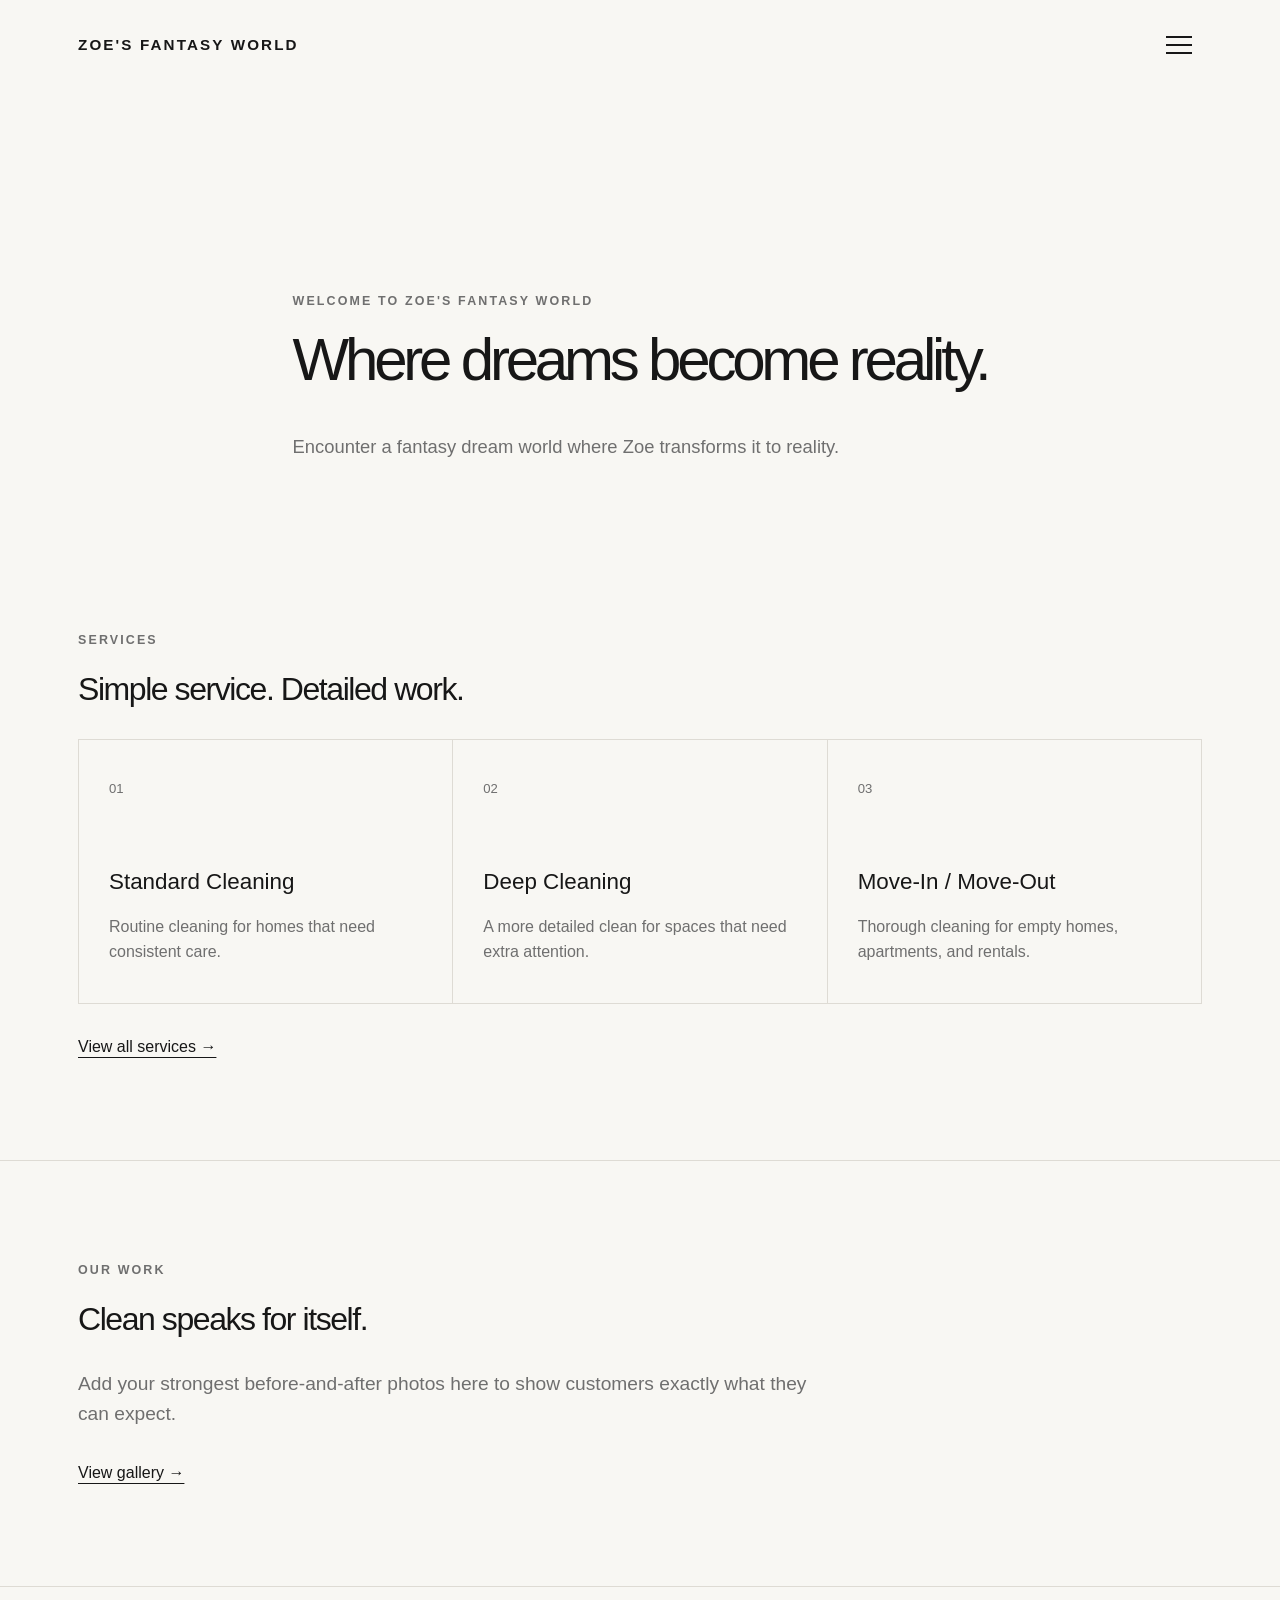
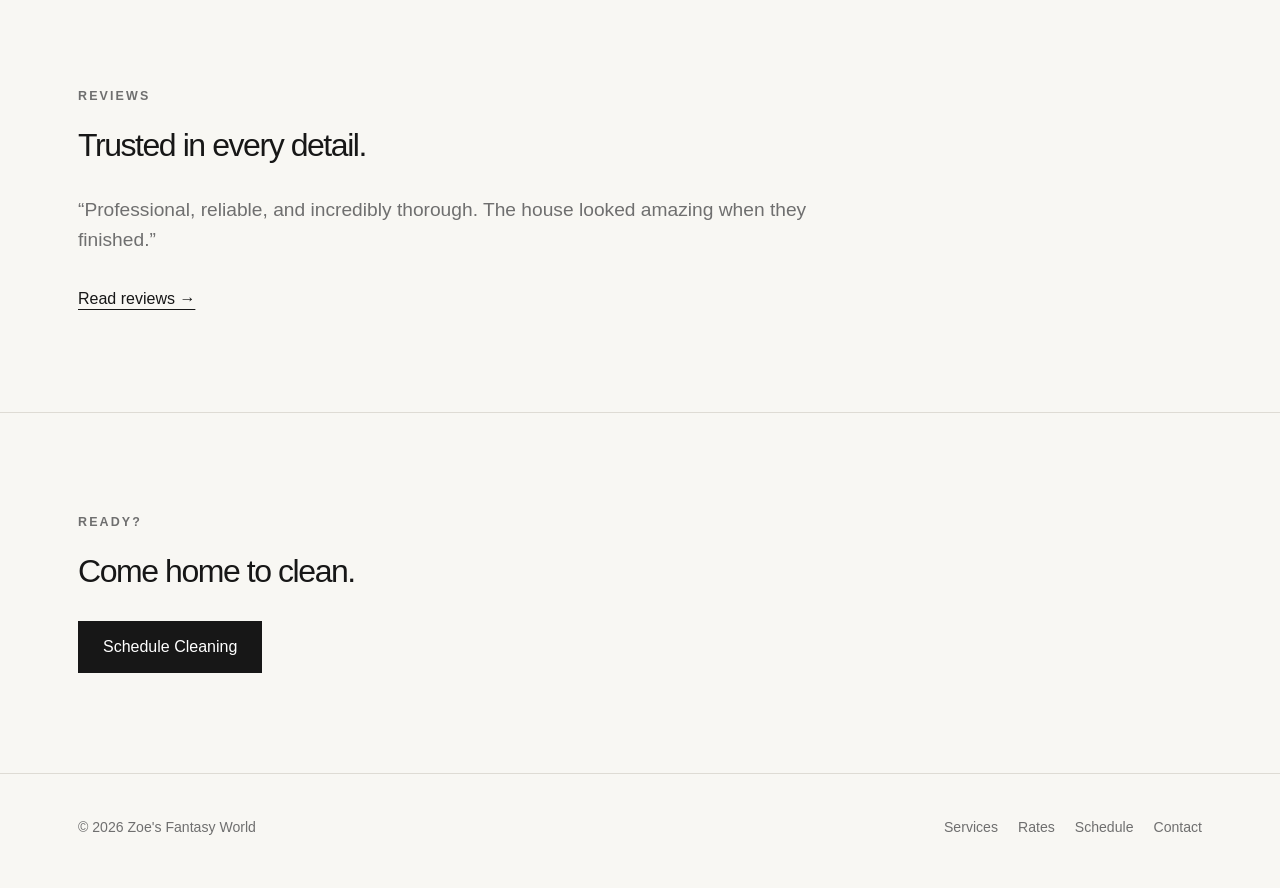
==== index.html @ 5f676269 "Add files via upload" ====
<!DOCTYPE html>
<html lang="en">
<head>
  <meta charset="UTF-8">
  <meta name="viewport" content="width=device-width, initial-scale=1.0">
  <meta name="description" content="Professional home cleaning services.">
  <title>Home | Zoe's World</title>
  <link rel="stylesheet" href="css/style.css">
</head>
<body>

<header class="site-header">
  <div class="header-inner">
    <a class="brand" href="index.html">Zoe's Fantasy World</a>

    <button class="menu-toggle" type="button" aria-label="Open menu" aria-expanded="false">
      <span class="menu-icon"></span>
    </button>
  </div>
</header>

<div class="menu-overlay" aria-hidden="true">
  <div class="menu-inner">
    <nav class="menu-nav" aria-label="Main navigation">
      <a href="index.html">Home</a>
      <a href="about.html">About</a>
      <a href="services.html">Services</a>
      <a href="rates.html">Rates</a>
      <a href="gallery.html">Gallery</a>
      <a href="reviews.html">Reviews</a>
      <a href="schedule.html">Schedule</a>
      <a href="contact.html">Contact</a>
    </nav>

    <div class="menu-contact">
      <span>(240) 555-0123</span>
      <span>hello@yourcleaningco.com</span>
      <span>Montgomery County, Maryland</span>
    </div>
  </div>
</div>


<main>
  <section class="home-hero">
    <div class="container">
      <p class="eyebrow">Welcome to Zoe's Fantasy World</p>
      <h1>Where dreams become reality.</h1>

      <div class="home-hero-bottom">
        <p>
          Encounter a fantasy dream world where Zoe transforms it to reality.
        </p>
<!--        <a class="primary-link" href="schedule.html">Schedule Cleaning</a> -->
      </div>
    </div>
  </section>

  <section class="section">
    <div class="container">
      <p class="eyebrow">Services</p>
      <h2 class="section-title">Simple service. Detailed work.</h2>

      <div class="clean-grid">
        <article class="clean-card">
          <span class="number">01</span>
          <h3>Standard Cleaning</h3>
          <p>Routine cleaning for homes that need consistent care.</p>
        </article>

        <article class="clean-card">
          <span class="number">02</span>
          <h3>Deep Cleaning</h3>
          <p>A more detailed clean for spaces that need extra attention.</p>
        </article>

        <article class="clean-card">
          <span class="number">03</span>
          <h3>Move-In / Move-Out</h3>
          <p>Thorough cleaning for empty homes, apartments, and rentals.</p>
        </article>
      </div>

      <a class="text-link" href="services.html">View all services →</a>
    </div>
  </section>

  <section class="section">
    <div class="container">
      <p class="eyebrow">Our Work</p>
      <h2 class="section-title">Clean speaks for itself.</h2>
      <p class="lead">
        Add your strongest before-and-after photos here to show customers
        exactly what they can expect.
      </p>
      <a class="text-link" href="gallery.html">View gallery →</a>
    </div>
  </section>

  <section class="section">
    <div class="container">
      <p class="eyebrow">Reviews</p>
      <h2 class="section-title">Trusted in every detail.</h2>
      <p class="lead">
        “Professional, reliable, and incredibly thorough. The house looked
        amazing when they finished.”
      </p>
      <a class="text-link" href="reviews.html">Read reviews →</a>
    </div>
  </section>

  <section class="section">
    <div class="container">
      <p class="eyebrow">Ready?</p>
      <h2 class="section-title">Come home to clean.</h2>
      <a class="primary-link" href="schedule.html">Schedule Cleaning</a>
    </div>
  </section>
</main>


<footer class="site-footer">
  <div class="container footer-inner">
    <div>© 2026 Zoe's Fantasy World</div>
    <div class="footer-links">
      <a href="services.html">Services</a>
      <a href="rates.html">Rates</a>
      <a href="schedule.html">Schedule</a>
      <a href="contact.html">Contact</a>
    </div>
  </div>
</footer>

<script src="js/script.js"></script>
</body>
</html>
---- css/style.css ----
:root {
  --bg: #f8f7f3;
  --surface: #ffffff;
  --text: #171717;
  --muted: #6f6f6f;
  --line: #dedbd4;
  --accent: #8aa39b;
  --max-width: 1180px;
}

* {
  box-sizing: border-box;
  margin: 0;
  padding: 0;
}

html {
  scroll-behavior: smooth;
}

body {
  font-family: Arial, Helvetica, sans-serif;
  background: var(--bg);
  color: var(--text);
  line-height: 1.6;
}

body.menu-open {
  overflow: hidden;
}

a {
  color: inherit;
}

img {
  max-width: 100%;
  display: block;
}

button,
input,
textarea,
select {
  font: inherit;
}

/* Header */

.site-header {
  position: sticky;
  top: 0;
  z-index: 50;
  background: rgba(248, 247, 243, 0.94);
  backdrop-filter: blur(10px);
  border-bottom: 1px solid transparent;
}

.header-inner {
  max-width: var(--max-width);
  margin: 0 auto;
  padding: 22px 28px;
  display: flex;
  align-items: center;
  justify-content: space-between;
}

.brand {
  text-decoration: none;
  font-size: 0.95rem;
  font-weight: 700;
  letter-spacing: 0.14em;
  text-transform: uppercase;
}

.menu-toggle {
  width: 46px;
  height: 46px;
  border: 0;
  background: transparent;
  display: grid;
  place-items: center;
  cursor: pointer;
}

.menu-icon,
.menu-icon::before,
.menu-icon::after {
  width: 26px;
  height: 1.5px;
  background: var(--text);
  display: block;
  content: "";
  transition: transform 0.25s ease, opacity 0.25s ease;
}

.menu-icon {
  position: relative;
}

.menu-icon::before {
  position: absolute;
  top: -8px;
  left: 0;
}

.menu-icon::after {
  position: absolute;
  top: 8px;
  left: 0;
}

.menu-toggle[aria-expanded="true"] .menu-icon {
  background: transparent;
}

.menu-toggle[aria-expanded="true"] .menu-icon::before {
  transform: translateY(8px) rotate(45deg);
}

.menu-toggle[aria-expanded="true"] .menu-icon::after {
  transform: translateY(-8px) rotate(-45deg);
}

/* Full-screen menu */

.menu-overlay {
  position: fixed;
  inset: 0;
  z-index: 40;
  background: var(--surface);
  opacity: 0;
  visibility: hidden;
  transition: opacity 0.25s ease, visibility 0.25s ease;
}

.menu-overlay.is-open {
  opacity: 1;
  visibility: visible;
}

.menu-inner {
  min-height: 100vh;
  max-width: var(--max-width);
  margin: 0 auto;
  padding: 30px 28px 30px;
  display: flex;
  flex-direction: column;
  justify-content: center;
}

.menu-nav {
  display: flex;
  flex-direction: column;
  gap: 11px;
}

.menu-nav a {
  width: fit-content;
  text-decoration: none;
  font-size: 32px;
  line-height: 1.02;
  font-weight: 500;
  letter-spacing: -0.04em;
  transition: opacity 0.18s ease, transform 0.18s ease;
}

.menu-nav a:hover,
.menu-nav a:focus-visible {
  opacity: 0.52;
  transform: translateX(8px);
}

.menu-contact {
  margin-top: 54px;
  padding-top: 22px;
  border-top: 1px solid var(--line);
  display: flex;
  flex-wrap: wrap;
  gap: 20px 34px;
  color: var(--muted);
  font-size: 0.94rem;
}

/* General layout */

.container {
  max-width: var(--max-width);
  margin: 0 auto;
  padding-left: 28px;
  padding-right: 28px;
}

.page-hero {
  padding: 110px 0 90px;
}

.eyebrow {
  margin-bottom: 22px;
  color: var(--muted);
  text-transform: uppercase;
  letter-spacing: 0.17em;
  font-size: 0.78rem;
  font-weight: 700;
}

.display-title {
  max-width: 900px;
  font-size: 60px;
  line-height: 0.92;
  font-weight: 500;
  letter-spacing: -0.065em;
}

.page-intro {
  max-width: 680px;
  margin-top: 32px;
  font-size: 20px;
  color: var(--muted);
}

.section {
  padding: 100px 0;
}

.section + .section {
  border-top: 1px solid var(--line);
}

.section-title {
  font-size: 32px;
  line-height: 1;
  font-weight: 500;
  letter-spacing: -0.045em;
  margin-bottom: 34px;
}

.lead {
  max-width: 760px;
  font-size: 1.2rem;
  color: var(--muted);
}

.text-link {
  display: inline-block;
  margin-top: 30px;
  text-underline-offset: 5px;
  text-decoration-thickness: 1px;
}

/* Hero home */

.home-hero {
  min-height: calc(50vh - 10px);
  display: flex;
  align-items: flex-end;
  padding: 50px 0 70px;
}

.home-hero h1 {
  max-width: 1000px;
  font-size: 60px;
  line-height: 0.87;
  font-weight: 500;
  letter-spacing: -0.07em;
}

.home-hero-bottom {
  margin-top: 45px;
  display: flex;
  justify-content: space-between;
  align-items: end;
  gap: 30px;
}

.home-hero-bottom p {
  max-width: 600px;
  color: var(--muted);
  font-size: 1.15rem;
}

.primary-link {
  display: inline-flex;
  align-items: center;
  justify-content: center;
  min-height: 52px;
  padding: 0 24px;
  border: 1px solid var(--text);
  text-decoration: none;
  background: var(--text);
  color: white;
  transition: background 0.2s ease, color 0.2s ease;
}

.primary-link:hover {
  background: transparent;
  color: var(--text);
}

/* Grid cards */

.clean-grid {
  display: grid;
  grid-template-columns: repeat(3, 1fr);
  gap: 1px;
  border: 1px solid var(--line);
  background: var(--line);
}

.clean-card {
  background: var(--bg);
  padding: 38px 30px;
  min-height: 240px;
}

.clean-card h3 {
  font-size: 1.4rem;
  font-weight: 500;
  margin-bottom: 14px;
}

.clean-card p {
  color: var(--muted);
}

.number {
  display: block;
  color: var(--muted);
  font-size: 0.82rem;
  margin-bottom: 65px;
}

/* Service list */

.service-list {
  border-top: 1px solid var(--line);
}

.service-row {
  padding: 38px 0;
  border-bottom: 1px solid var(--line);
  display: grid;
  grid-template-columns: 1fr 1.25fr;
  gap: 60px;
}

.service-row h2,
.service-row h3 {
  font-size: clamp(1.8rem, 3vw, 3rem);
  font-weight: 500;
  letter-spacing: -0.035em;
}

.service-row p {
  color: var(--muted);
}

.service-row ul {
  margin-top: 18px;
  list-style: none;
  color: var(--muted);
}

.service-row li {
  margin: 6px 0;
}

/* Rates */

.rate-table {
  border-top: 1px solid var(--line);
}

.rate-row {
  display: grid;
  grid-template-columns: 1.3fr 0.7fr;
  gap: 30px;
  padding: 30px 0;
  border-bottom: 1px solid var(--line);
}

.rate-name {
  font-size: 1.25rem;
}

.rate-price {
  text-align: right;
  font-size: 1.25rem;
}

.note-box {
  margin-top: 50px;
  max-width: 780px;
  color: var(--muted);
}

/* Gallery */

.gallery-grid {
  display: grid;
  grid-template-columns: repeat(2, 1fr);
  gap: 22px;
}

.gallery-item {
  min-height: 420px;
  background: #e7e4dd;
  display: flex;
  align-items: end;
  padding: 20px;
  position: relative;
  overflow: hidden;
}

.gallery-item:nth-child(3n) {
  min-height: 560px;
}

.gallery-label {
  background: rgba(255,255,255,0.88);
  padding: 10px 13px;
  font-size: 0.85rem;
}

/* Reviews */

.review-list {
  border-top: 1px solid var(--line);
}

.review {
  padding: 54px 0;
  border-bottom: 1px solid var(--line);
}

.stars {
  letter-spacing: 0.2em;
  margin-bottom: 18px;
}

.review blockquote {
  max-width: 850px;
  font-size: clamp(1.45rem, 3vw, 2.7rem);
  line-height: 1.25;
  letter-spacing: -0.025em;
}

.review cite {
  display: block;
  margin-top: 20px;
  color: var(--muted);
  font-style: normal;
}

/* Forms */

.form-wrap {
  max-width: 820px;
}

.form-grid {
  display: grid;
  grid-template-columns: repeat(2, 1fr);
  gap: 22px;
}

.field {
  display: flex;
  flex-direction: column;
  gap: 9px;
}

.field.full {
  grid-column: 1 / -1;
}

label {
  font-size: 0.85rem;
  text-transform: uppercase;
  letter-spacing: 0.1em;
  color: var(--muted);
}

input,
select,
textarea {
  width: 100%;
  background: transparent;
  color: var(--text);
  border: 0;
  border-bottom: 1px solid #bdb9b0;
  border-radius: 0;
  padding: 13px 0;
  outline: none;
}

input:focus,
select:focus,
textarea:focus {
  border-bottom-color: var(--text);
}

textarea {
  min-height: 140px;
  resize: vertical;
}

.checks {
  display: grid;
  grid-template-columns: repeat(2, 1fr);
  gap: 12px 24px;
  margin-top: 6px;
}

.check-item {
  display: flex;
  align-items: center;
  gap: 10px;
  color: var(--muted);
}

.check-item input {
  width: auto;
}

.submit-button {
  margin-top: 38px;
  min-width: 190px;
  min-height: 54px;
  padding: 0 26px;
  border: 1px solid var(--text);
  background: var(--text);
  color: white;
  cursor: pointer;
}

.form-message {
  margin-top: 20px;
  color: var(--muted);
}

/* Contact */

.contact-grid {
  display: grid;
  grid-template-columns: 0.9fr 1.1fr;
  gap: 80px;
}

.contact-list {
  display: grid;
  gap: 28px;
}

.contact-item span {
  display: block;
  color: var(--muted);
  font-size: 0.78rem;
  letter-spacing: 0.12em;
  text-transform: uppercase;
  margin-bottom: 6px;
}

.contact-item a {
  text-underline-offset: 4px;
}

/* Footer */

.site-footer {
  border-top: 1px solid var(--line);
  padding: 42px 0 50px;
}

.footer-inner {
  display: flex;
  justify-content: space-between;
  gap: 30px;
  color: var(--muted);
  font-size: 0.88rem;
}

.footer-links {
  display: flex;
  flex-wrap: wrap;
  gap: 20px;
}

.footer-links a {
  text-decoration: none;
}

.footer-links a:hover {
  text-decoration: underline;
}

/* Responsive */

@media (max-width: 820px) {
  .header-inner,
  .container {
    padding-left: 20px;
    padding-right: 20px;
  }

  .home-hero {
    min-height: calc(100vh - 80px);
    padding-top: 70px;
  }

  .home-hero-bottom {
    flex-direction: column;
    align-items: flex-start;
  }

  .clean-grid {
    grid-template-columns: 1fr;
  }

  .service-row,
  .rate-row,
  .contact-grid {
    grid-template-columns: 1fr;
  }

  .rate-price {
    text-align: left;
  }

  .gallery-grid {
    grid-template-columns: 1fr;
  }

  .gallery-item,
  .gallery-item:nth-child(3n) {
    min-height: 360px;
  }

  .form-grid {
    grid-template-columns: 1fr;
  }

  .field.full {
    grid-column: auto;
  }

  .checks {
    grid-template-columns: 1fr;
  }

  .footer-inner {
    flex-direction: column;
  }

  .menu-inner {
    padding-top: 100px;
  }

  .menu-contact {
    flex-direction: column;
    gap: 8px;
  }
}
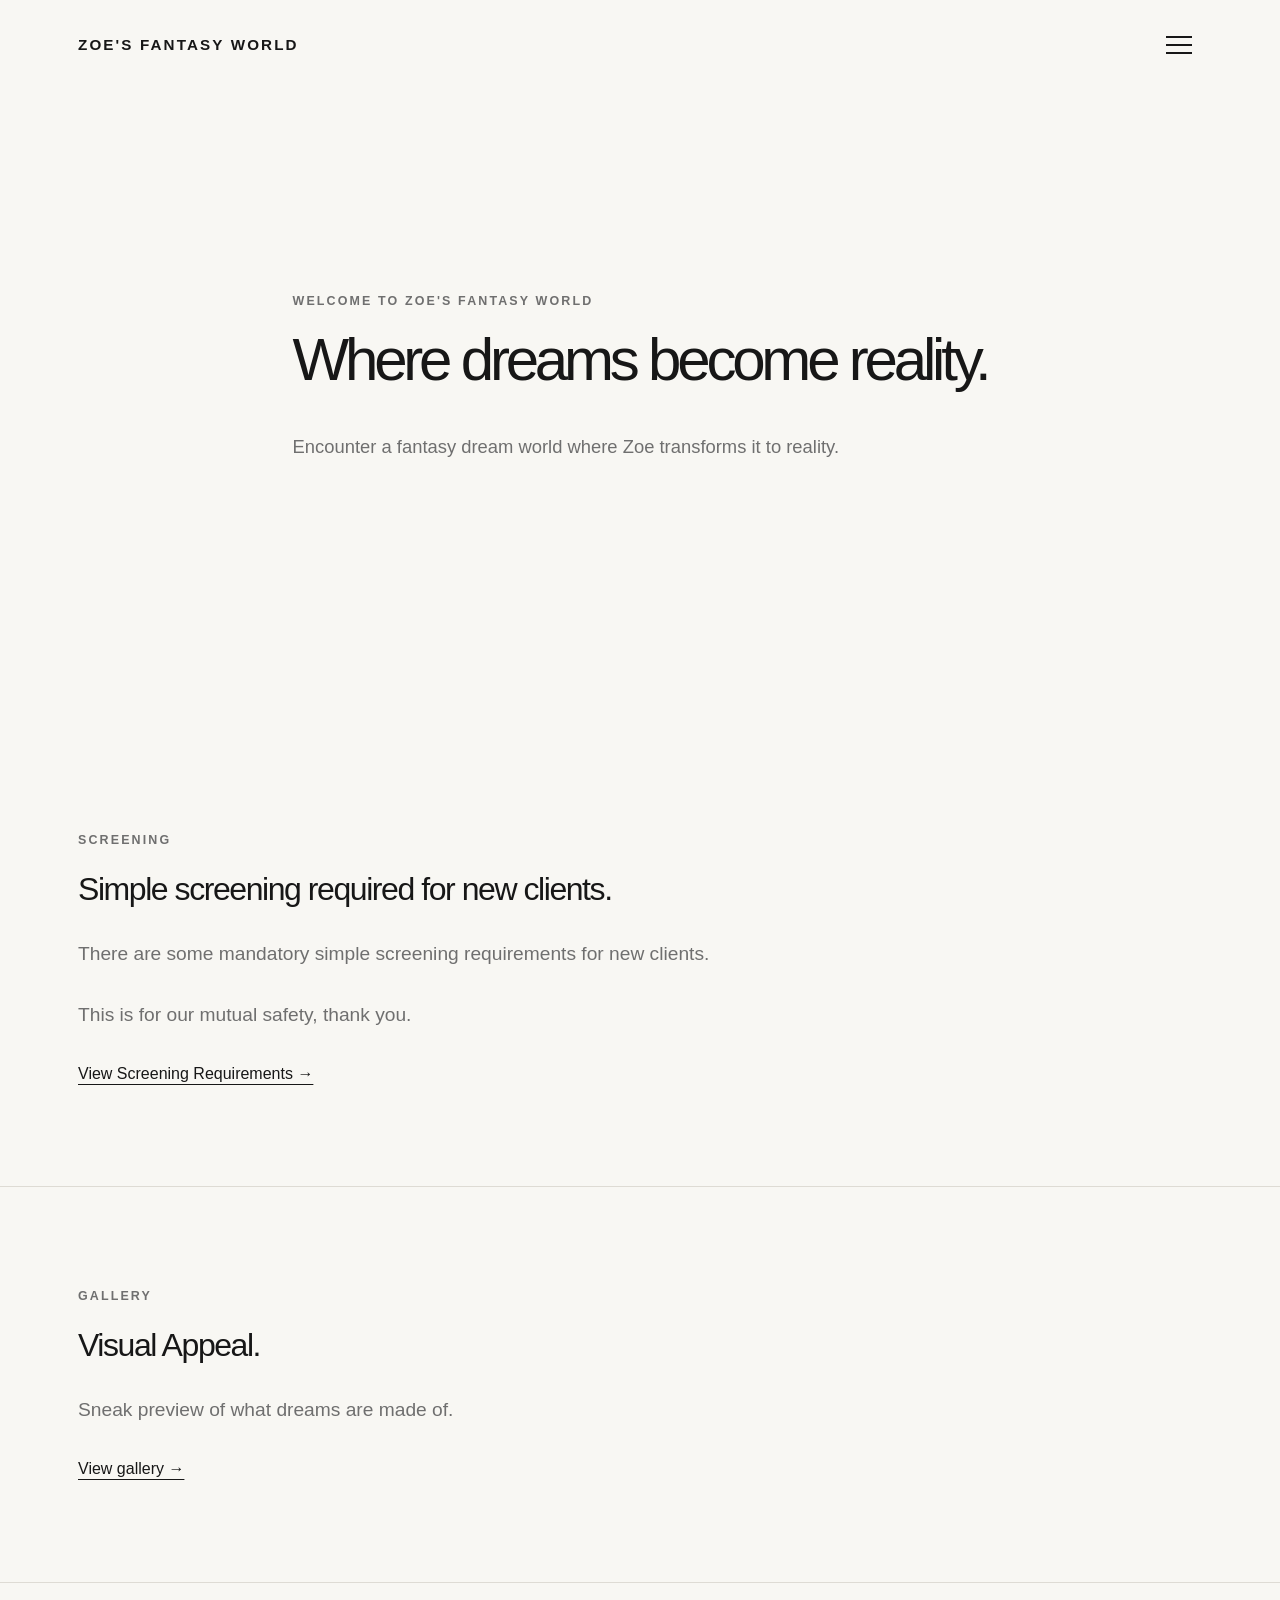
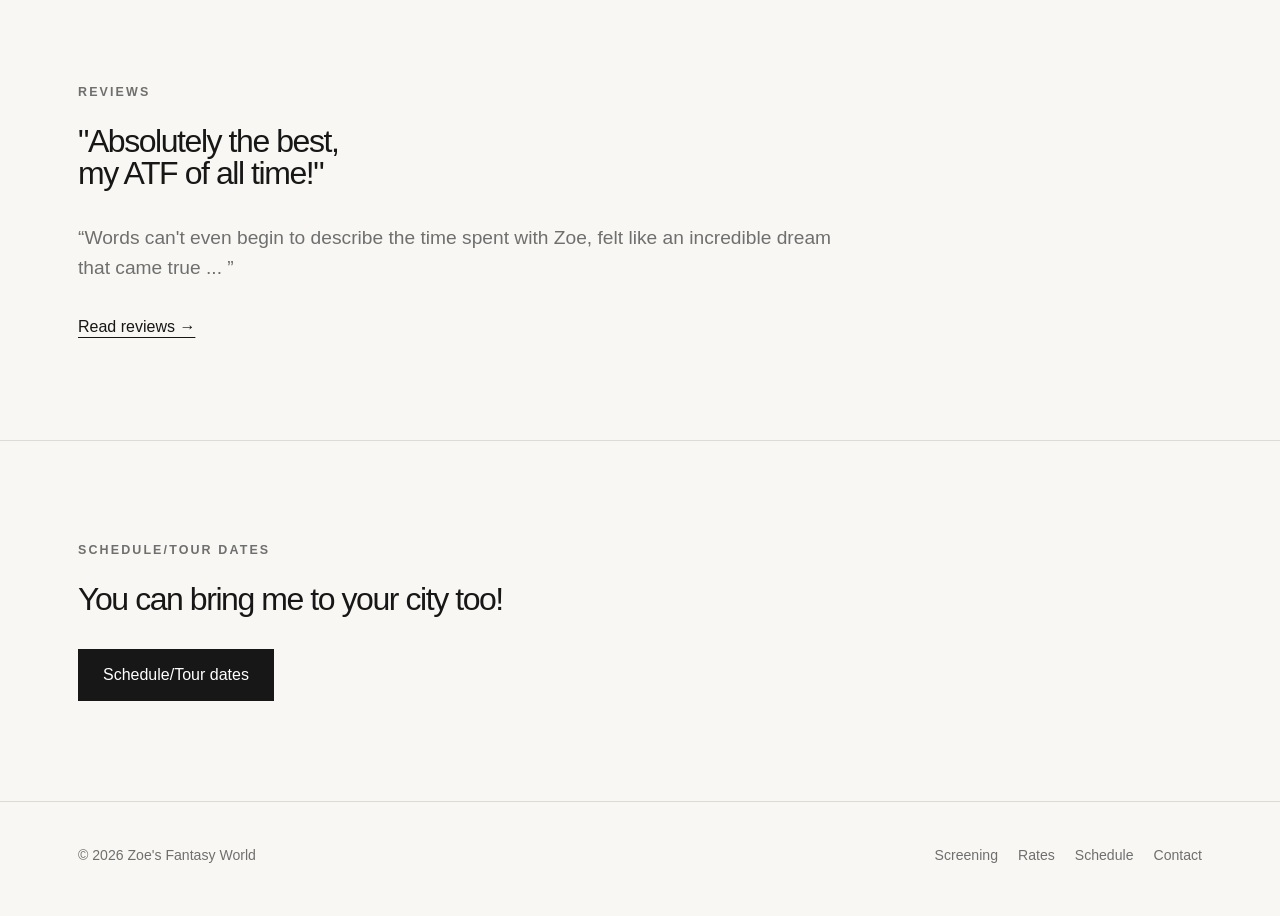
==== commit 7493edf7: "Add files via upload" ====
--- a/index.html
+++ b/index.html
@@ -3,8 +3,8 @@
 <head>
   <meta charset="UTF-8">
   <meta name="viewport" content="width=device-width, initial-scale=1.0">
-  <meta name="description" content="Professional home cleaning services.">
-  <title>Home | Zoe's World</title>
+  <meta name="description" content="Zoe's Fantasy World">
+  <title>Home | Zoe's Fantasy World</title>
   <link rel="stylesheet" href="css/style.css">
 </head>
 <body>
@@ -24,7 +24,7 @@
     <nav class="menu-nav" aria-label="Main navigation">
       <a href="index.html">Home</a>
       <a href="about.html">About</a>
-      <a href="services.html">Services</a>
+      <a href="services.html">Screening</a>
       <a href="rates.html">Rates</a>
       <a href="gallery.html">Gallery</a>
       <a href="reviews.html">Reviews</a>
@@ -33,9 +33,8 @@
     </nav>
 
     <div class="menu-contact">
-      <span>(240) 555-0123</span>
-      <span>hello@yourcleaningco.com</span>
-      <span>Montgomery County, Maryland</span>
+      <span>(240) 555-5555</span>
+      <span>info@zoesfantasyworld.com</span>
     </div>
   </div>
 </div>
@@ -58,9 +57,10 @@
 
   <section class="section">
     <div class="container">
-      <p class="eyebrow">Services</p>
-      <h2 class="section-title">Simple service. Detailed work.</h2>
+      <p class="eyebrow"><br><br><br><br><br><br><br><br><br><br>Screening</p>
+      <h2 class="section-title">Simple screening required for new clients.</h2>
 
+<!--
       <div class="clean-grid">
         <article class="clean-card">
           <span class="number">01</span>
@@ -80,18 +80,23 @@
           <p>Thorough cleaning for empty homes, apartments, and rentals.</p>
         </article>
       </div>
+-->
+      <p class="lead">
+        There are some mandatory simple screening requirements for new clients.<br><br>
+        This is for our mutual safety, thank you.
+      </p>
 
-      <a class="text-link" href="services.html">View all services →</a>
+
+      <a class="text-link" href="services.html">View Screening Requirements →</a>
     </div>
   </section>
 
   <section class="section">
     <div class="container">
-      <p class="eyebrow">Our Work</p>
-      <h2 class="section-title">Clean speaks for itself.</h2>
+      <p class="eyebrow">Gallery</p>
+      <h2 class="section-title">Visual Appeal.</h2>
       <p class="lead">
-        Add your strongest before-and-after photos here to show customers
-        exactly what they can expect.
+        Sneak preview of what dreams are made of.
       </p>
       <a class="text-link" href="gallery.html">View gallery →</a>
     </div>
@@ -100,10 +105,9 @@
   <section class="section">
     <div class="container">
       <p class="eyebrow">Reviews</p>
-      <h2 class="section-title">Trusted in every detail.</h2>
+      <h2 class="section-title">"Absolutely the best, <br>my ATF of all time!"</h2>
       <p class="lead">
-        “Professional, reliable, and incredibly thorough. The house looked
-        amazing when they finished.”
+        “Words can't even begin to describe the time spent with Zoe, felt like an incredible dream that came true ... ”
       </p>
       <a class="text-link" href="reviews.html">Read reviews →</a>
     </div>
@@ -111,9 +115,9 @@
 
   <section class="section">
     <div class="container">
-      <p class="eyebrow">Ready?</p>
-      <h2 class="section-title">Come home to clean.</h2>
-      <a class="primary-link" href="schedule.html">Schedule Cleaning</a>
+      <p class="eyebrow">Schedule/Tour dates</p>
+      <h2 class="section-title">You can bring me to your city too!</h2>
+      <a class="primary-link" href="schedule.html">Schedule/Tour dates</a>
     </div>
   </section>
 </main>
@@ -123,7 +127,7 @@
   <div class="container footer-inner">
     <div>© 2026 Zoe's Fantasy World</div>
     <div class="footer-links">
-      <a href="services.html">Services</a>
+      <a href="services.html">Screening</a>
       <a href="rates.html">Rates</a>
       <a href="schedule.html">Schedule</a>
       <a href="contact.html">Contact</a>
--- a/css/style.css
+++ b/css/style.css
@@ -192,7 +192,7 @@
 }
 
 .page-hero {
-  padding: 110px 0 90px;
+  padding: 110px 0 110px;
 }
 
 .eyebrow {
@@ -407,7 +407,6 @@
   background: #e7e4dd;
   display: flex;
   align-items: end;
-  padding: 20px;
   position: relative;
   overflow: hidden;
 }
@@ -604,13 +603,30 @@
   }
 
   .home-hero {
-    min-height: calc(100vh - 80px);
-    padding-top: 70px;
+    min-height: auto;
+    padding: 50px 0 45px;
   }
 
   .home-hero-bottom {
     flex-direction: column;
     align-items: flex-start;
+    margin-top: 28px;
+  }
+
+  .home-hero h1 {
+    font-size: 48px;
+  }
+
+  .display-title {
+    font-size: 42px;
+  }
+
+  .section {
+    padding: 60px 0;
+  }
+
+  .page-hero {
+    padding: 65px 0 55px;
   }
 
   .clean-grid {
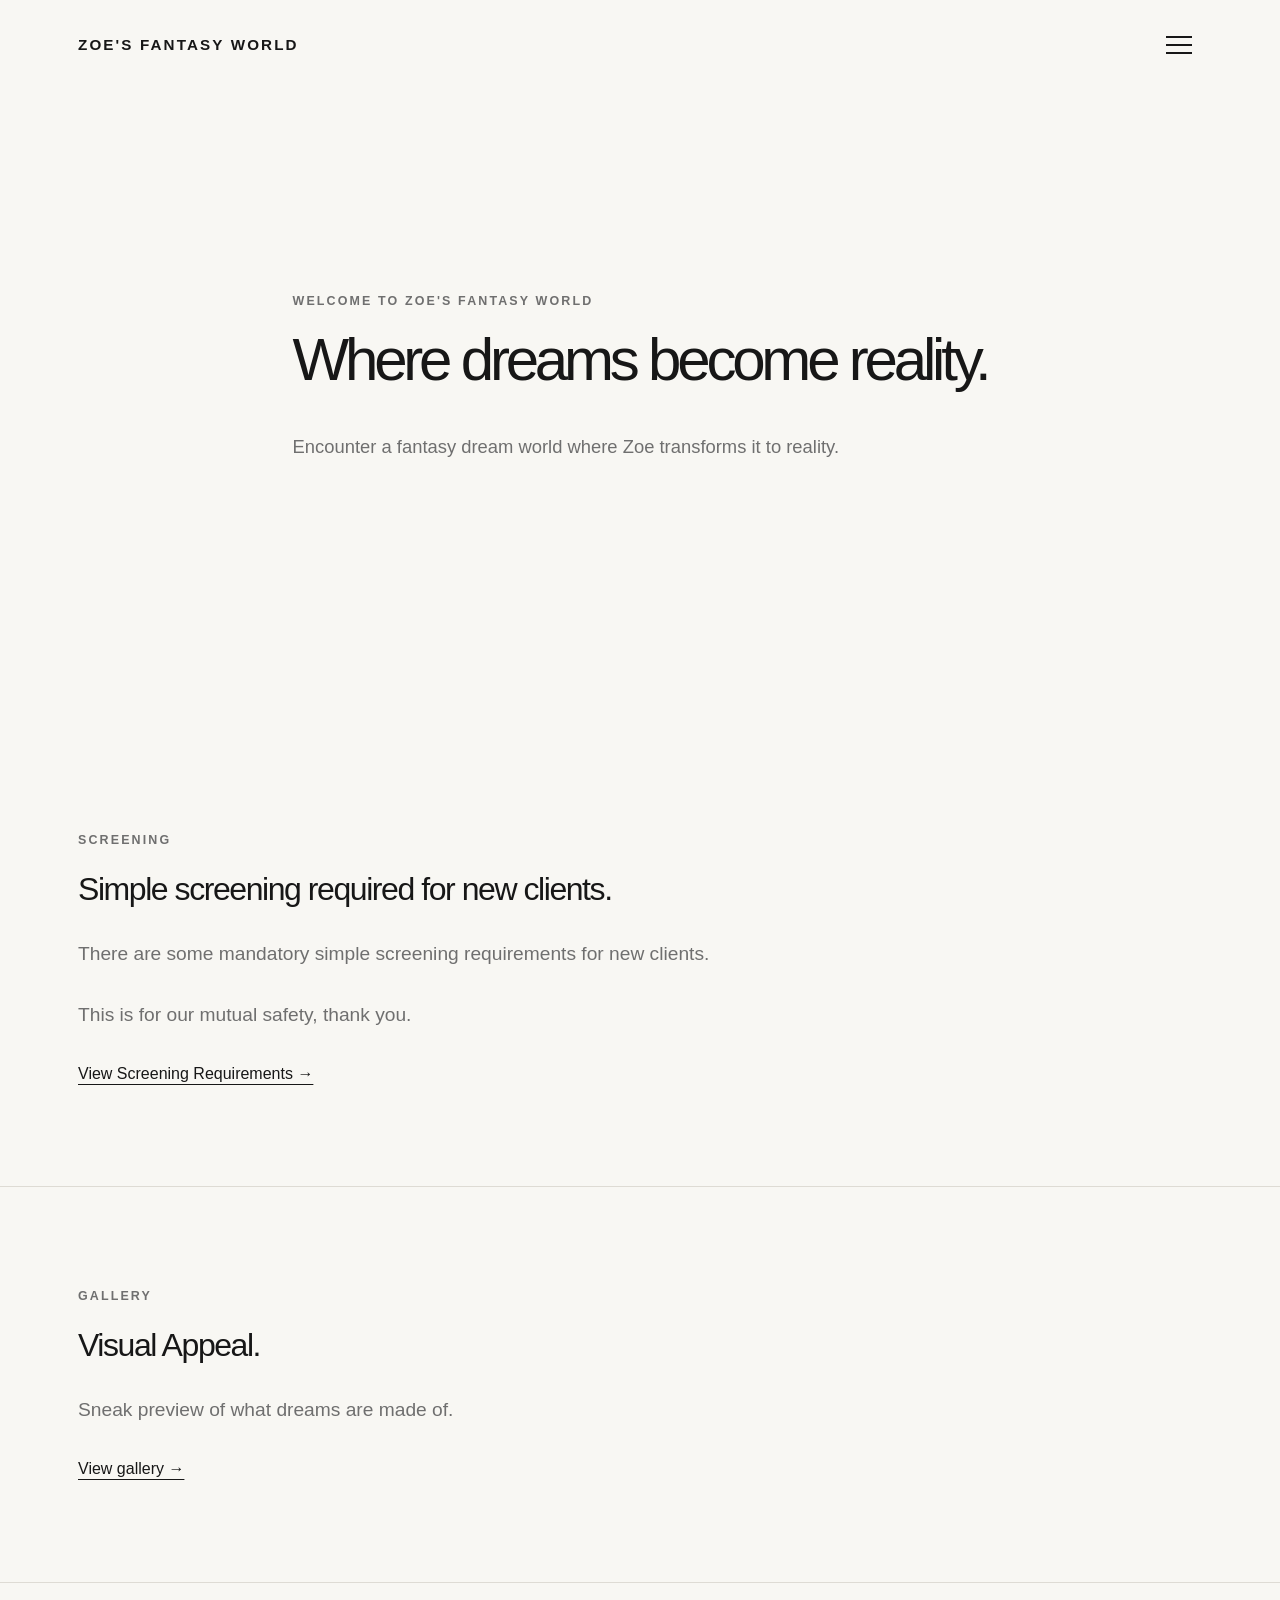
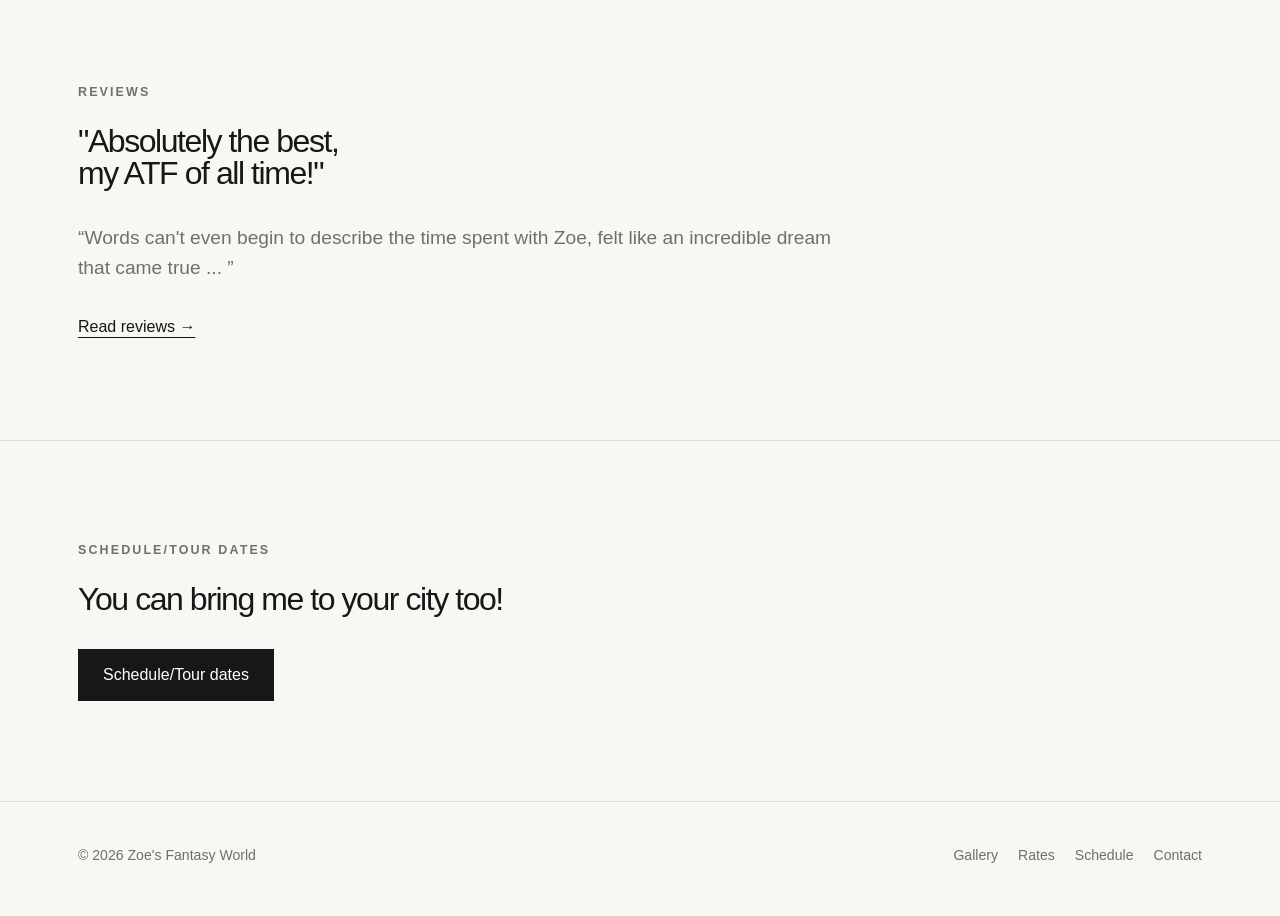
==== commit ee21514b: "Add files via upload" ====
--- a/index.html
+++ b/index.html
@@ -24,7 +24,7 @@
     <nav class="menu-nav" aria-label="Main navigation">
       <a href="index.html">Home</a>
       <a href="about.html">About</a>
-      <a href="services.html">Screening</a>
+      <a href="screening.html">Screening</a>
       <a href="rates.html">Rates</a>
       <a href="gallery.html">Gallery</a>
       <a href="reviews.html">Reviews</a>
@@ -33,7 +33,7 @@
     </nav>
 
     <div class="menu-contact">
-      <span>(240) 555-5555</span>
+      <span>(631) 633-9573</span>
       <span>info@zoesfantasyworld.com</span>
     </div>
   </div>
@@ -60,34 +60,14 @@
       <p class="eyebrow"><br><br><br><br><br><br><br><br><br><br>Screening</p>
       <h2 class="section-title">Simple screening required for new clients.</h2>
 
-<!--
-      <div class="clean-grid">
-        <article class="clean-card">
-          <span class="number">01</span>
-          <h3>Standard Cleaning</h3>
-          <p>Routine cleaning for homes that need consistent care.</p>
-        </article>
 
-        <article class="clean-card">
-          <span class="number">02</span>
-          <h3>Deep Cleaning</h3>
-          <p>A more detailed clean for spaces that need extra attention.</p>
-        </article>
-
-        <article class="clean-card">
-          <span class="number">03</span>
-          <h3>Move-In / Move-Out</h3>
-          <p>Thorough cleaning for empty homes, apartments, and rentals.</p>
-        </article>
-      </div>
--->
       <p class="lead">
         There are some mandatory simple screening requirements for new clients.<br><br>
         This is for our mutual safety, thank you.
       </p>
 
 
-      <a class="text-link" href="services.html">View Screening Requirements →</a>
+      <a class="text-link" href="screening.html">View Screening Requirements →</a>
     </div>
   </section>
 
@@ -127,7 +107,7 @@
   <div class="container footer-inner">
     <div>© 2026 Zoe's Fantasy World</div>
     <div class="footer-links">
-      <a href="services.html">Screening</a>
+      <a href="gallery.html">Gallery</a>
       <a href="rates.html">Rates</a>
       <a href="schedule.html">Schedule</a>
       <a href="contact.html">Contact</a>
--- a/css/style.css
+++ b/css/style.css
@@ -649,7 +649,7 @@
 
   .gallery-item,
   .gallery-item:nth-child(3n) {
-    min-height: 360px;
+   min-height: 120px;
   }
 
   .form-grid {
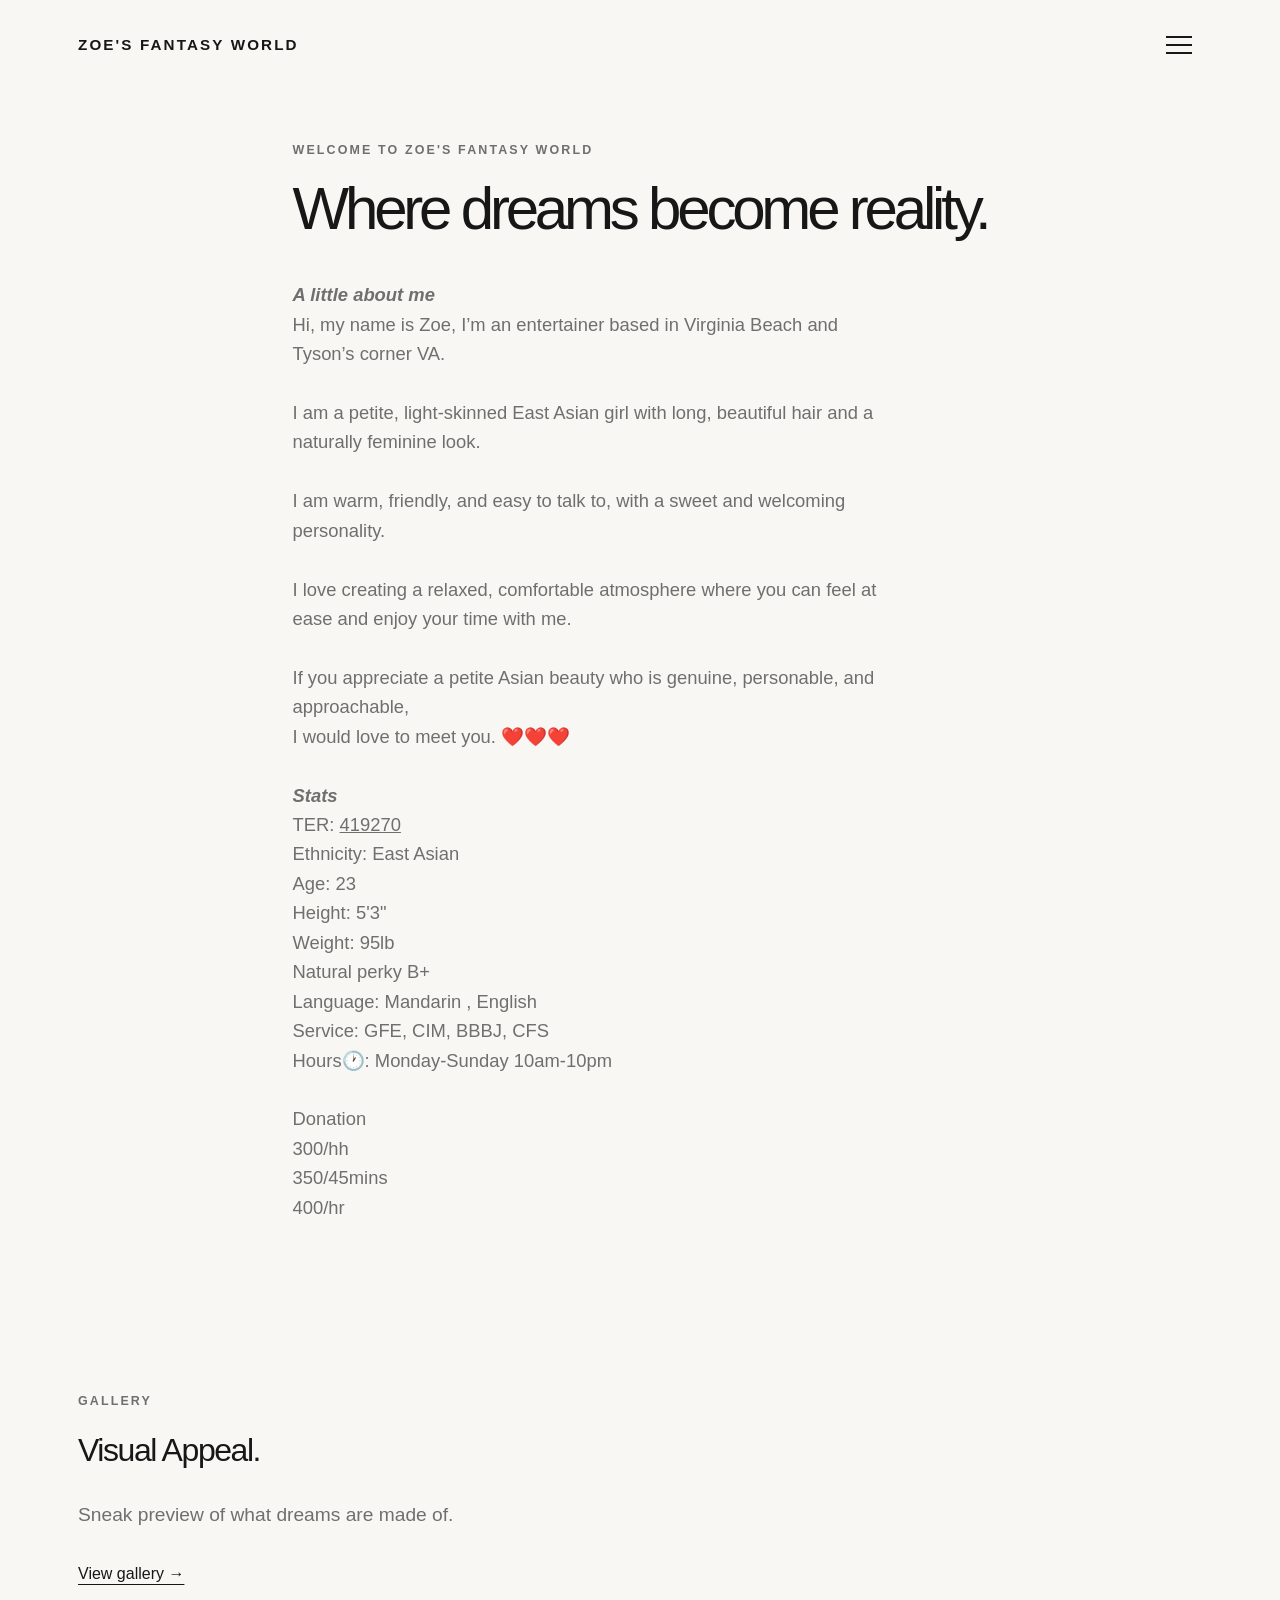
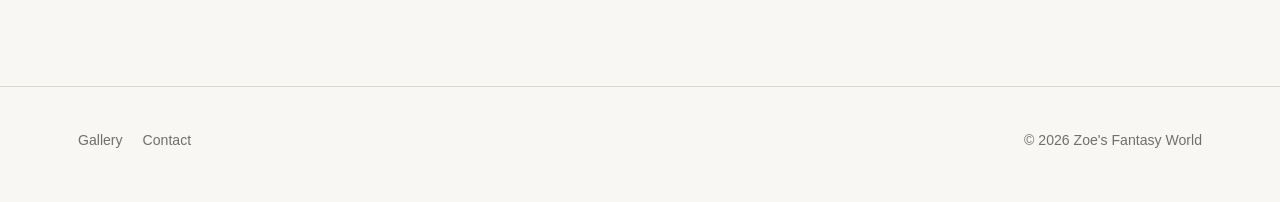
==== commit 58bc5c06: "Add files via upload" ====
--- a/index.html
+++ b/index.html
@@ -23,18 +23,13 @@
   <div class="menu-inner">
     <nav class="menu-nav" aria-label="Main navigation">
       <a href="index.html">Home</a>
-      <a href="about.html">About</a>
-      <a href="screening.html">Screening</a>
-      <a href="rates.html">Rates</a>
       <a href="gallery.html">Gallery</a>
-      <a href="reviews.html">Reviews</a>
-      <a href="schedule.html">Schedule</a>
-      <a href="contact.html">Contact</a>
+      <a href="contact.html">Contact</a><br><br><br><br>
     </nav>
 
     <div class="menu-contact">
-      <span>(631) 633-9573</span>
-      <span>info@zoesfantasyworld.com</span>
+      <span>(757) 982-2026</span>
+      <span>zoesworldzzzz@gmail.com</span>
     </div>
   </div>
 </div>
@@ -48,28 +43,38 @@
 
       <div class="home-hero-bottom">
         <p>
-          Encounter a fantasy dream world where Zoe transforms it to reality.
+          <b><i>A little about me </i></b><br>
+          Hi, my name is Zoe, I’m an entertainer based in Virginia Beach and Tyson’s corner VA.<br><br>
+          I am a petite, light-skinned East Asian girl with long, beautiful hair and a naturally feminine look. <br><br>
+
+          I am warm, friendly, and easy to talk to, with a sweet and welcoming personality.<br><br>
+
+          I love creating a relaxed, comfortable atmosphere where you can feel at ease and enjoy your time with me.<br><br>
+
+          If you appreciate a petite Asian beauty who is genuine, personable, and approachable,<br>
+          I would love to meet you. ❤️❤️❤️<br><br>
+
+
+          <b><i>Stats</i></b><br>
+          TER: <a href="https://www.theeroticreview.com/reviews/show.asp?id=419270">419270</a><br>
+          Ethnicity: East Asian <br>
+          Age: 23 <br>
+          Height: 5'3"<br>
+          Weight: 95lb<br>
+          Natural perky B+<br>
+          Language: Mandarin , English <br>
+          Service: GFE, CIM, BBBJ, CFS<br>
+          Hours🕐: Monday-Sunday  10am-10pm<br><br>
+
+          Donation<br>
+          300/hh<br>
+          350/45mins<br>
+          400/hr<br>
         </p>
-<!--        <a class="primary-link" href="schedule.html">Schedule Cleaning</a> -->
       </div>
     </div>
   </section>
 
-  <section class="section">
-    <div class="container">
-      <p class="eyebrow"><br><br><br><br><br><br><br><br><br><br>Screening</p>
-      <h2 class="section-title">Simple screening required for new clients.</h2>
-
-
-      <p class="lead">
-        There are some mandatory simple screening requirements for new clients.<br><br>
-        This is for our mutual safety, thank you.
-      </p>
-
-
-      <a class="text-link" href="screening.html">View Screening Requirements →</a>
-    </div>
-  </section>
 
   <section class="section">
     <div class="container">
@@ -82,36 +87,16 @@
     </div>
   </section>
 
-  <section class="section">
-    <div class="container">
-      <p class="eyebrow">Reviews</p>
-      <h2 class="section-title">"Absolutely the best, <br>my ATF of all time!"</h2>
-      <p class="lead">
-        “Words can't even begin to describe the time spent with Zoe, felt like an incredible dream that came true ... ”
-      </p>
-      <a class="text-link" href="reviews.html">Read reviews →</a>
-    </div>
-  </section>
-
-  <section class="section">
-    <div class="container">
-      <p class="eyebrow">Schedule/Tour dates</p>
-      <h2 class="section-title">You can bring me to your city too!</h2>
-      <a class="primary-link" href="schedule.html">Schedule/Tour dates</a>
-    </div>
-  </section>
 </main>
 
 
 <footer class="site-footer">
   <div class="container footer-inner">
-    <div>© 2026 Zoe's Fantasy World</div>
     <div class="footer-links">
       <a href="gallery.html">Gallery</a>
-      <a href="rates.html">Rates</a>
-      <a href="schedule.html">Schedule</a>
       <a href="contact.html">Contact</a>
     </div>
+    <div>© 2026 Zoe's Fantasy World</div>
   </div>
 </footer>
 
--- a/css/style.css
+++ b/css/style.css
@@ -140,7 +140,7 @@
 }
 
 .menu-inner {
-  min-height: 100vh;
+  min-height: 70vh;
   max-width: var(--max-width);
   margin: 0 auto;
   padding: 30px 28px 30px;
@@ -192,7 +192,7 @@
 }
 
 .page-hero {
-  padding: 110px 0 110px;
+  padding: 50px 0 20px;
 }
 
 .eyebrow {
@@ -626,7 +626,7 @@
   }
 
   .page-hero {
-    padding: 65px 0 55px;
+    padding: 30px 0 15px;
   }
 
   .clean-grid {
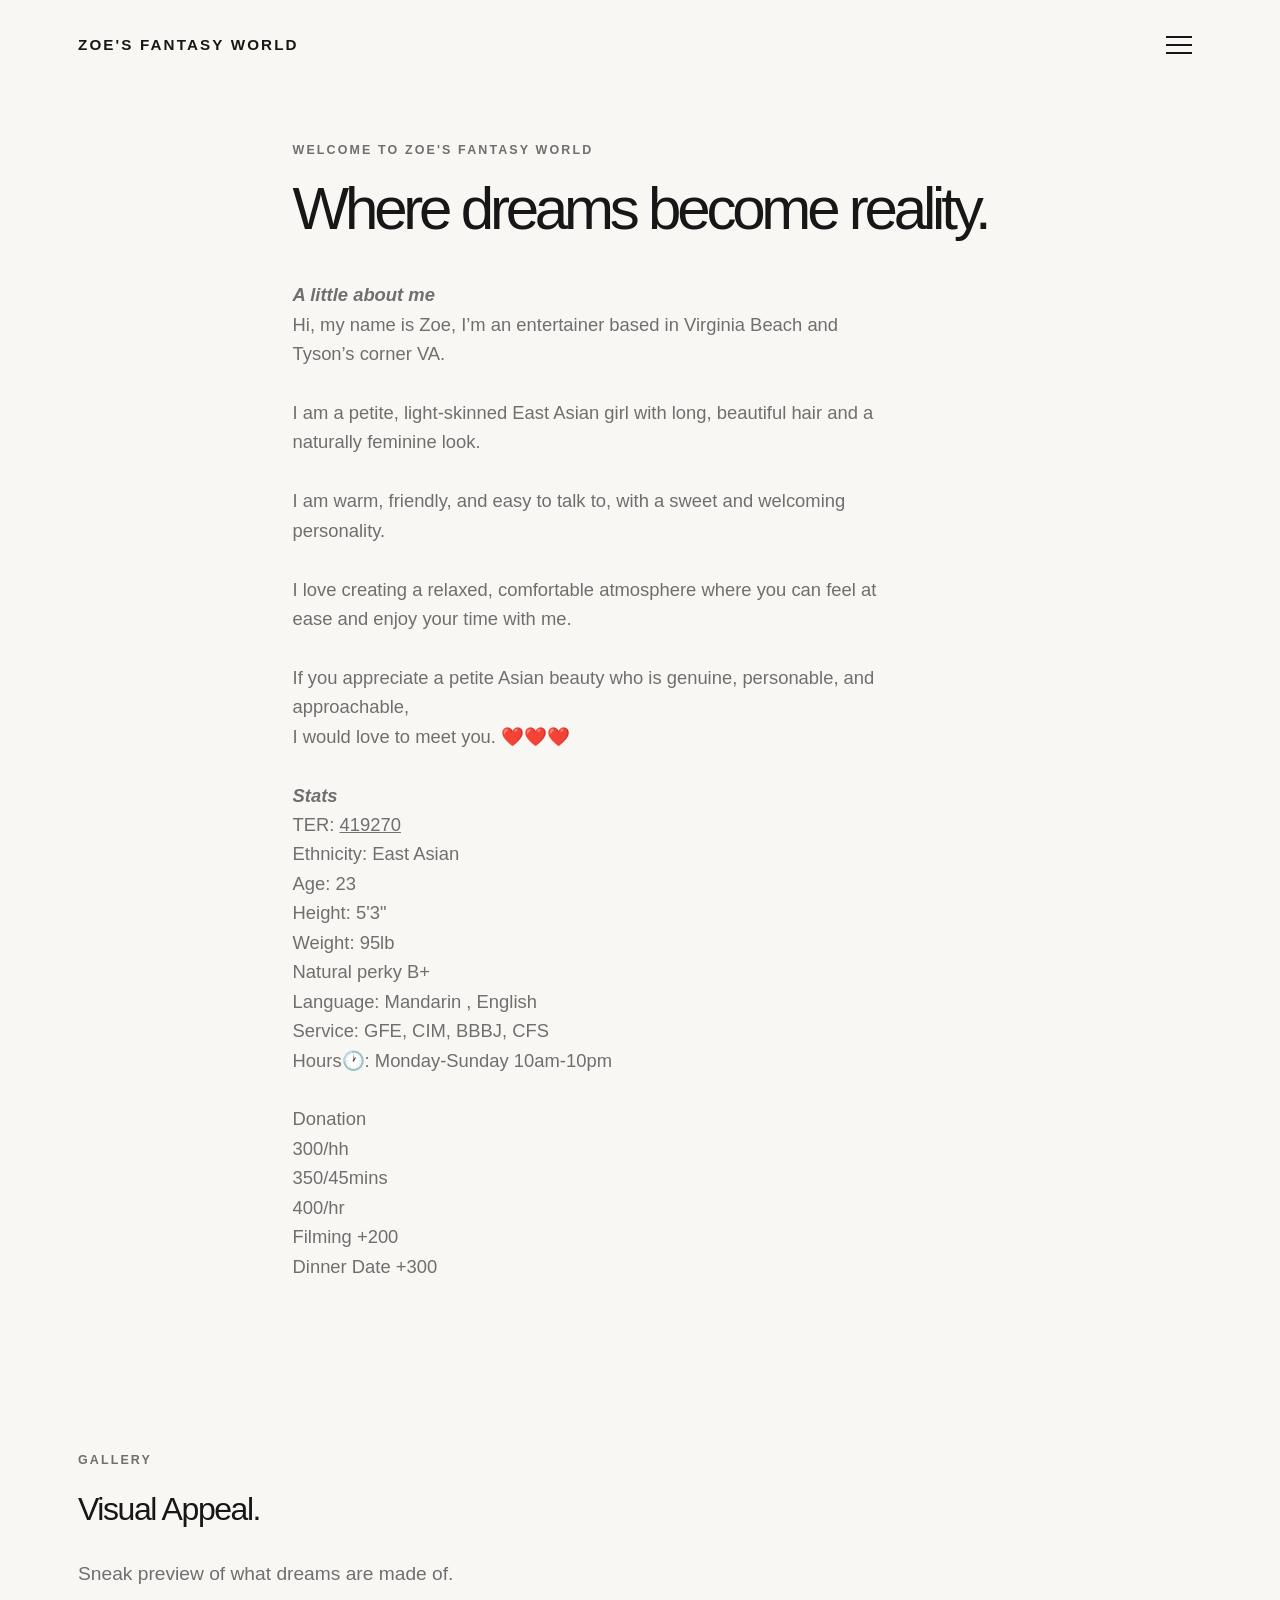
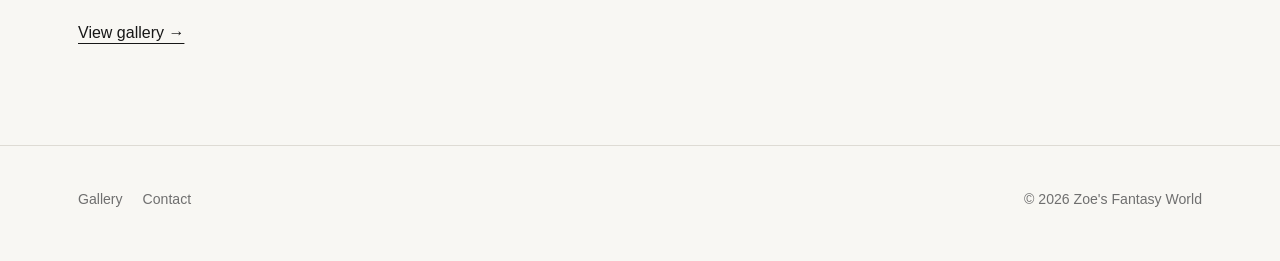
==== commit 30b2713d: "Add files via upload" ====
--- a/index.html
+++ b/index.html
@@ -70,6 +70,8 @@
           300/hh<br>
           350/45mins<br>
           400/hr<br>
+          Filming +200<br>
+          Dinner Date +300<br>
         </p>
       </div>
     </div>
